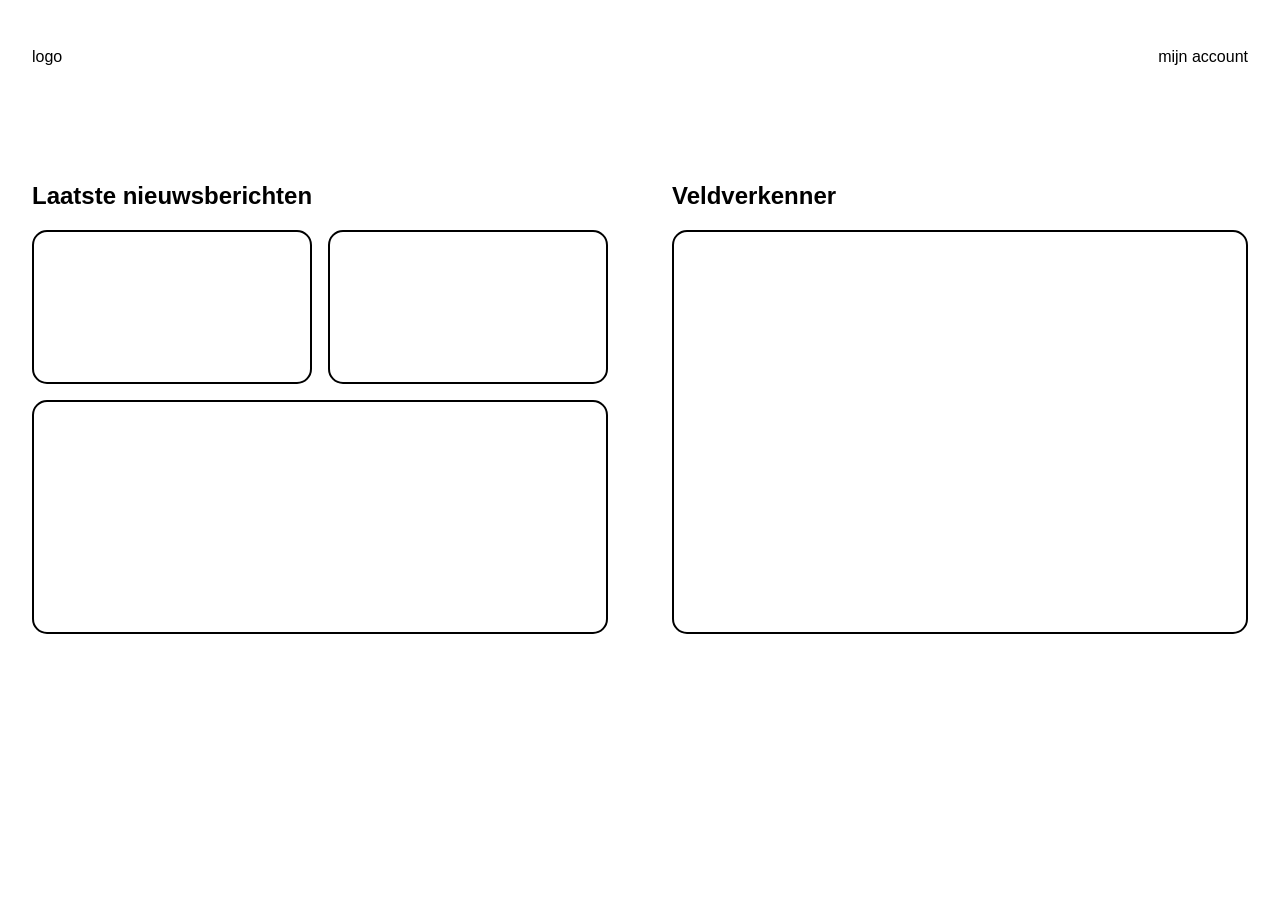
==== index.html @ 4c166a87 "Eerste opzet" ====
<!-- HTML -->
<!DOCTYPE html>
<html lang="nl">

<head>
    <meta charset="UTF-8">
    <meta name="viewport" content="width=device-width, initial-scale=1.0">
    <title>Bloemenveld Frankendael</title>
    <link rel="stylesheet" href="styles/styles.css">
</head>

<body>

    <header>
     <p>logo</p>
     <p>mijn account</p>
    </header>

    <main>

     <section class="nieuws">
      <h2>Laatste nieuwsberichten</h2>

        <div class="nieuws-grid">
        <article></article>
        <article></article>
        <article></article>
        </div>
        </section>

        <section class="veldverkenner">
        <h2>Veldverkenner</h2>
        <div class="kaart"></div>
        </section>

    </main>

</body>

</html>
---- styles/styles.css ----
/* CSS */
body {
    margin: 2em;
    font-family: Arial, Helvetica, sans-serif;
}

header {
    display: flex;
    justify-content: space-between;
    margin-bottom: 5em;
}

main {
    display: grid;
    grid-template-columns: 1fr 1fr;
    gap: 4em;
}

.nieuws-grid {
    display: grid;
    grid-template-columns: 1fr 1fr;
    gap: 1em;
}

article {
    border: 2px solid black;
    height: 150px;
    border-radius: 15px;
}

article:last-child {
    grid-column: 1 / 3;
    height: 230px;
}

.kaart {
    border: 2px solid black;
    height: 400px;
    border-radius: 15px;
}
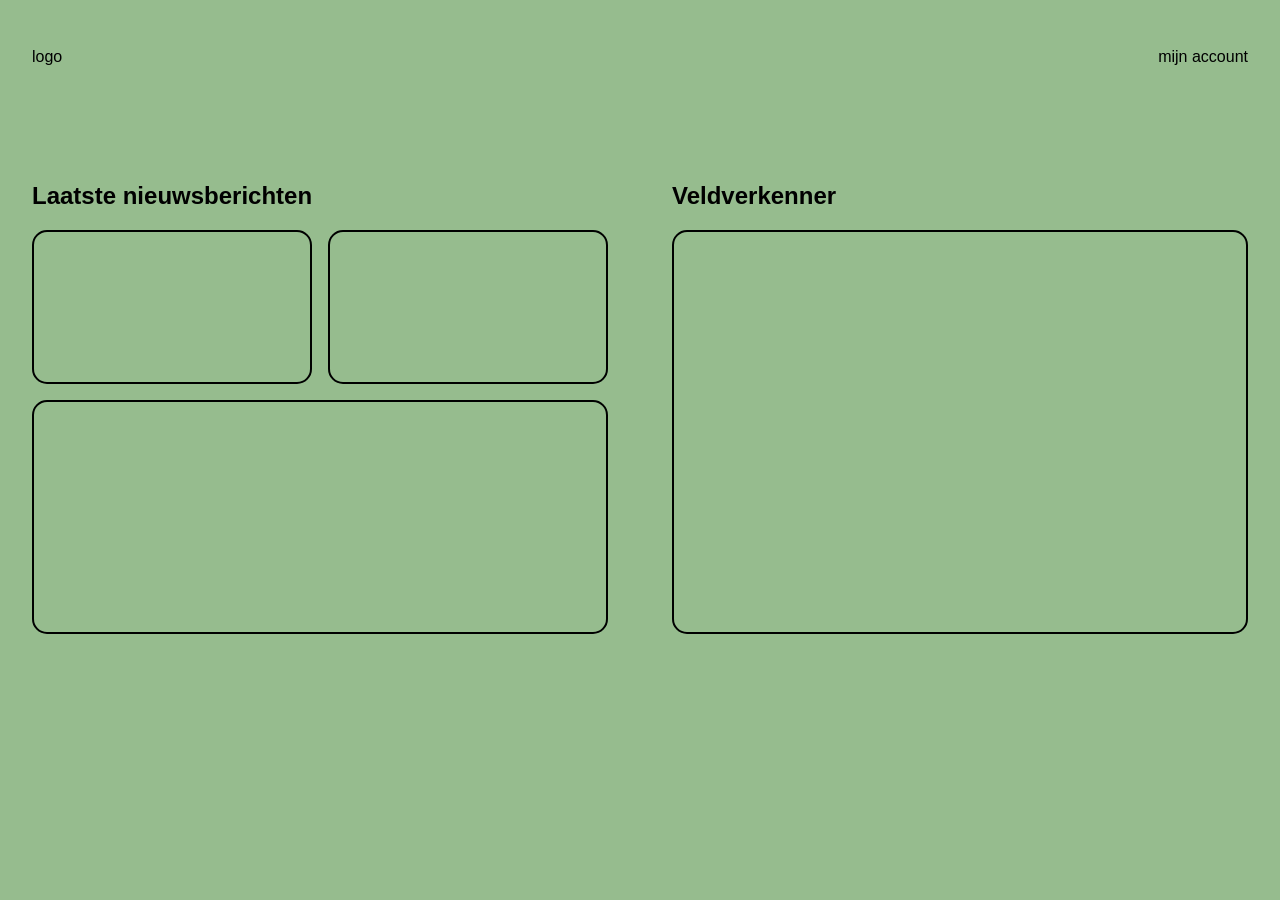
==== commit 2aafcc70: "Eerste opzet / refactored #2" ====
--- a/index.html
+++ b/index.html
@@ -11,26 +11,27 @@
 
 <body>
 
+
     <header>
-     <p>logo</p>
-     <p>mijn account</p>
+        <p>logo</p>
+        <p>mijn account</p>
     </header>
 
     <main>
 
-     <section class="nieuws">
-      <h2>Laatste nieuwsberichten</h2>
+        <section class="nieuws">
+        <h2>Laatste nieuwsberichten</h2>
 
-        <div class="nieuws-grid">
-        <article></article>
-        <article></article>
-        <article></article>
-        </div>
+            <div class="nieuws-grid">
+            <article></article>
+            <article></article>
+             <article></article>
+         </div>
         </section>
 
         <section class="veldverkenner">
-        <h2>Veldverkenner</h2>
-        <div class="kaart"></div>
+            <h2>Veldverkenner</h2>
+            <div class="kaart"></div>
         </section>
 
     </main>
--- a/styles/styles.css
+++ b/styles/styles.css
@@ -2,6 +2,7 @@
 body {
     margin: 2em;
     font-family: Arial, Helvetica, sans-serif;
+    background-color: rgb(150, 188, 142);
 }
 
 header {
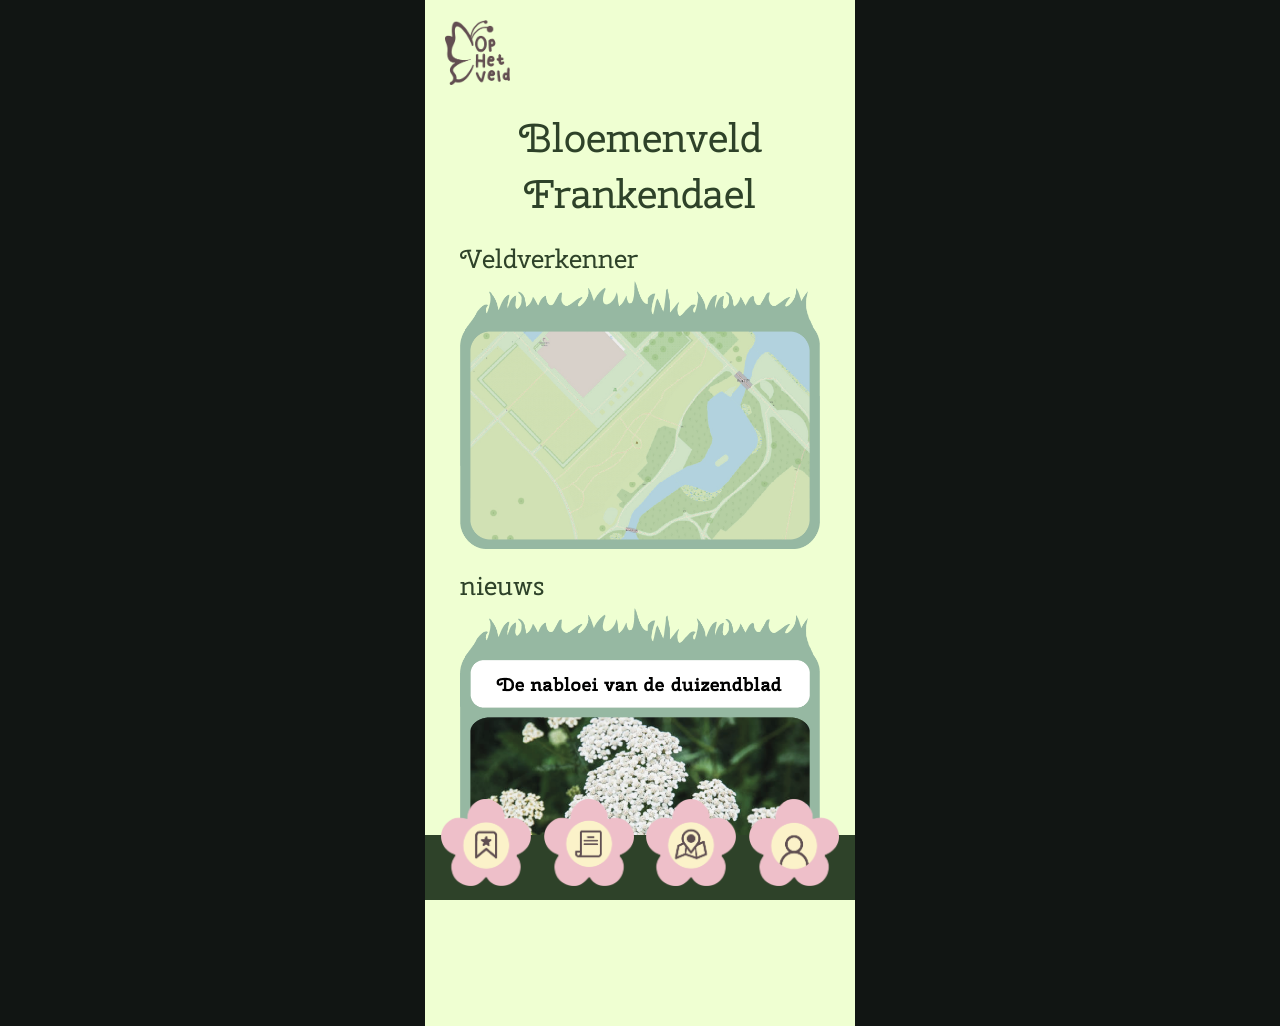
==== commit af8c1701: "Nieuwe versie pagina" ====
--- a/index.html
+++ b/index.html
@@ -1,41 +1,60 @@
-<!-- HTML -->
+
 <!DOCTYPE html>
 <html lang="nl">
 
 <head>
     <meta charset="UTF-8">
     <meta name="viewport" content="width=device-width, initial-scale=1.0">
+
     <title>Bloemenveld Frankendael</title>
+
     <link rel="stylesheet" href="styles/styles.css">
 </head>
 
 <body>
 
-
     <header>
-        <p>logo</p>
-        <p>mijn account</p>
+        <img src="assets/logo.png" alt="Logo Op Het Veld" class="logo">
     </header>
 
     <main>
 
-        <section class="nieuws">
-        <h2>Laatste nieuwsberichten</h2>
+        <h1>Bloemenveld<br>Frankendael</h1>
+<section>
+    <h2>Veldverkenner</h2>
 
-            <div class="nieuws-grid">
-            <article></article>
-            <article></article>
-             <article></article>
-         </div>
-        </section>
+    <a href="veldverkenner.html">
+        <img class="kaart-frame" src="assets/kaartframe.png" alt="Open de Veldverkenner">
+    </a>
+</section>
 
-        <section class="veldverkenner">
-            <h2>Veldverkenner</h2>
-            <div class="kaart"></div>
+        <section id="nieuws">
+            <h2>nieuws</h2>
+            <img class="nieuws-frame" src="assets/newsframe.png" alt="Laatste nieuws van Bloemenveld Frankendael">
         </section>
 
     </main>
 
+    <nav class="onderste-navigatie">
+
+        <a href="#collectie">
+            <img src="assets/collectie4.png" alt="Collectie">
+        </a>
+
+        <a href="#nieuws">
+            <img src="assets/news4.png" alt="Nieuws">
+        </a>
+
+        <a href="#veldverkenner">
+            <img src="assets/map4.png" alt="Veldverkenner">
+        </a>
+
+        <a href="#profiel">
+            <img src="assets/profile4.png" alt="Profiel">
+        </a>
+
+    </nav>
+
 </body>
 
-</html>+</html>
--- a/styles/styles.css
+++ b/styles/styles.css
@@ -1,41 +1,219 @@
-/* CSS */
+
+@font-face {
+    font-family: "Cherry Swash";
+    src: url("../assets/CherrySwash-Regular.ttf");
+}
+
+* {
+    box-sizing: border-box;
+}
+
 body {
-    margin: 2em;
-    font-family: Arial, Helvetica, sans-serif;
-    background-color: rgb(150, 188, 142);
+    margin: 0;
+    background-color: #efffd2;
+    font-family: "Cherry Swash", serif;
 }
 
 header {
-    display: flex;
-    justify-content: space-between;
-    margin-bottom: 5em;
+    position: sticky;
+    top: 0;
+    background-color: #efffd2;
+    padding: 20px;
+    z-index: 100;
+}
+
+.logo {
+    width: 65px;
 }
 
 main {
-    display: grid;
-    grid-template-columns: 1fr 1fr;
-    gap: 4em;
-}
-
-.nieuws-grid {
-    display: grid;
-    grid-template-columns: 1fr 1fr;
-    gap: 1em;
-}
-
-article {
-    border: 2px solid black;
-    height: 150px;
-    border-radius: 15px;
-}
-
-article:last-child {
-    grid-column: 1 / 3;
-    height: 230px;
-}
-
-.kaart {
-    border: 2px solid black;
-    height: 400px;
-    border-radius: 15px;
+    padding: 0 35px 130px;
+}
+
+h1 {
+    font-size: 2.5rem;
+    font-weight: normal;
+    line-height: 1.4;
+    text-align: center;
+    color: #2e4229;
+    margin: 0 0 20px;
+}
+
+h2 {
+    font-size: 1.6rem;
+    font-weight: normal;
+    color: #2e4229;
+    margin: 0 0 5px;
+}
+
+section {
+    margin-bottom: 20px;
+}
+
+.kaart-frame,
+.nieuws-frame {
+    width: 100%;
+    height: auto;
+    display: block;
+}
+
+.onderste-navigatie {
+    position: fixed;
+    bottom: 0;
+    left: 0;
+    width: 100%;
+    height: 65px;
+    background-color: #2e4229;
+
+    display: flex;
+    justify-content: space-around;
+    align-items: center;
+
+    padding: 0 10px;
+    z-index: 100;
+}
+
+.onderste-navigatie a {
+    width: 23%;
+    max-width: 90px;
+    transform: translateY(-25px);
+}
+
+.onderste-navigatie img {
+    width: 100%;
+    height: auto;
+    display: block;
+}
+
+
+
+/* veldverkenner */
+
+.veldverkenner-pagina {
+    background-color: #efffd2;
+}
+
+.veldverkenner-main {
+    padding: 0;
+}
+
+/* kaart */
+
+
+.kaart-container {
+    position: relative;
+    height: calc(100dvh - 145px);
+    min-height: 400px;
+    overflow: hidden;
+}
+
+
+.grote-kaart {
+    width: 100%;
+    height: 100%;
+    object-fit: cover;
+    display: block;
+}
+
+/* swipe slider */
+
+.planten-slider {
+    position: absolute;
+    bottom: 50px;
+    left: 0;
+    width: 100%;
+
+    display: flex;
+    align-items: center;
+    gap: 12px;
+
+    overflow-x: auto;
+    scroll-snap-type: x mandatory;
+    scrollbar-width: none;
+
+    padding: 0 10%;
+}
+
+.planten-slider::-webkit-scrollbar {
+    display: none;
+}
+
+.swipe-kaart {
+    flex: 0 0 75%;
+    width: 75%;
+    height: auto;
+    scroll-snap-align: center;
+}
+
+.veldverkenner-header {
+    display: flex;
+    align-items: center;
+    justify-content: center;
+    position: relative;
+    padding: 15px 20px;
+}
+
+.veldverkenner-header a {
+    position: absolute;
+    left: 20px;
+}
+
+.veldverkenner-header img {
+    width: 45px;
+    display: block;
+}
+
+.veldverkenner-header h1 {
+    font-family: "Cherry Swash", serif;
+    font-size: 1.6rem;
+    font-weight: normal;
+    margin: 0;
+    text-align: center;
+    color: #2e4229;
+}
+
+.veldverkenner-header {
+    display: flex;
+    align-items: center;
+    justify-content: center;
+    position: relative;
+    padding: 15px 20px;
+    min-height: 75px;
+    border: none;
+}
+
+.kaart-container {
+    position: relative;
+    width: 100%;
+    height: calc(100dvh - 145px);
+    min-height: 400px;
+    overflow: hidden;
+    border: none;
+}
+
+.grote-kaart {
+    display: block;
+    width: 100%;
+    height: 100%;
+    object-fit: cover;
+    border: none;
+}
+
+@media (min-width: 600px) {
+    html {
+        background-color: #111513;
+    }
+
+    body {
+        max-width: 430px;
+        min-height: 100vh;
+        margin: 0 auto;
+        background-color: #efffd2;
+    }
+
+    .onderste-navigatie {
+        max-width: 430px;
+        left: 50%;
+        transform: translateX(-50%);
+    }
 }
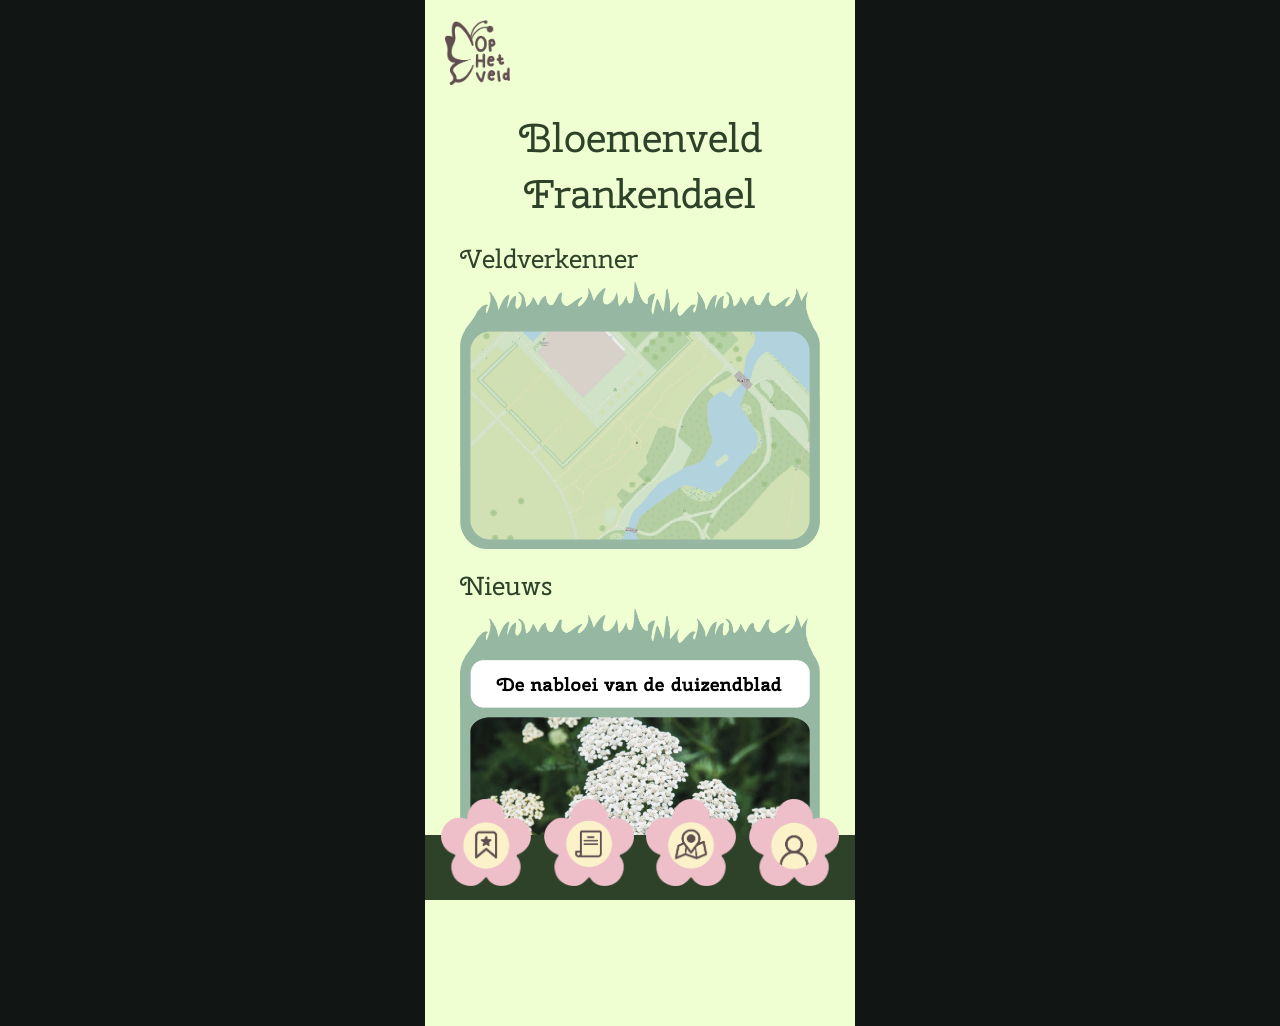
==== commit 1dd2a117: "Nieuwe versie pagina 1.2 typfout gefixt" ====
--- a/index.html
+++ b/index.html
@@ -29,7 +29,7 @@
 </section>
 
         <section id="nieuws">
-            <h2>nieuws</h2>
+            <h2>Nieuws</h2>
             <img class="nieuws-frame" src="assets/newsframe.png" alt="Laatste nieuws van Bloemenveld Frankendael">
         </section>
 
